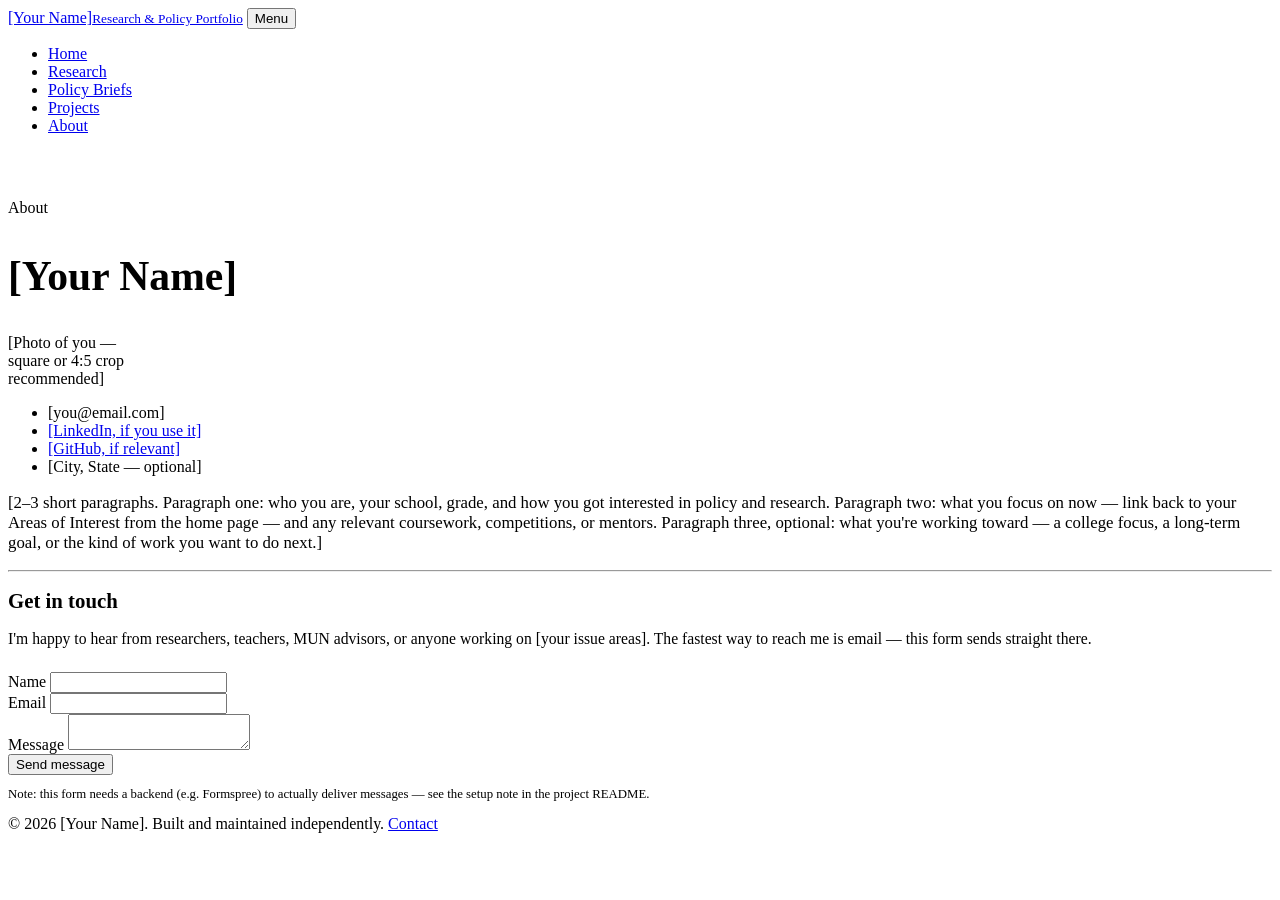
==== about.html @ e413bdbf "Add files via upload" ====
<!DOCTYPE html>
<html lang="en">
<head>
<meta charset="UTF-8">
<meta name="viewport" content="width=device-width, initial-scale=1.0">
<title>About — [Your Name]</title>
<meta name="description" content="Biography and contact information for [Your Name].">
<link rel="preconnect" href="https://fonts.googleapis.com">
<link href="https://fonts.googleapis.com/css2?family=Newsreader:ital,wght@0,400;0,500;0,600;1,400&family=IBM+Plex+Sans:wght@400;500;600&family=IBM+Plex+Mono:wght@400;500&display=swap" rel="stylesheet">
<link rel="stylesheet" href="assets/style.css">
</head>
<body>

<header class="site-header">
  <div class="wrap">
    <a class="brand" href="index.html">[Your Name]<small>Research &amp; Policy Portfolio</small></a>
    <button class="nav-toggle" aria-expanded="false" aria-controls="primary-nav">Menu</button>
    <nav class="site-nav" id="primary-nav">
      <ul>
        <li><a href="index.html">Home</a></li>
        <li><a href="research.html">Research</a></li>
        <li><a href="policy-briefs.html">Policy Briefs</a></li>
        <li><a href="projects.html">Projects</a></li>
        <li><a href="about.html" aria-current="page">About</a></li>
      </ul>
    </nav>
  </div>
</header>

<main>
  <section class="section" style="padding-top: 3rem;">
    <div class="wrap">
      <span class="eyebrow">About</span>
      <h1 style="font-size: clamp(1.9rem, 4vw, 2.6rem);">[Your Name]</h1>

      <div class="about-grid" style="margin-top: 2rem;">
        <div>
          <div class="about-photo">
            [Photo of you —<br>square or 4:5 crop<br>recommended]
          </div>
          <ul class="contact-list">
            <li>[you@email.com]</li>
            <li><a href="#">[LinkedIn, if you use it]</a></li>
            <li><a href="#">[GitHub, if relevant]</a></li>
            <li>[City, State — optional]</li>
          </ul>
        </div>

        <div>
          <p class="lede" style="font-size: 1.05rem;">
            [2–3 short paragraphs. Paragraph one: who you are, your school,
            grade, and how you got interested in policy and research.
            Paragraph two: what you focus on now — link back to your Areas
            of Interest from the home page — and any relevant coursework,
            competitions, or mentors. Paragraph three, optional: what you're
            working toward — a college focus, a long-term goal, or the kind
            of work you want to do next.]
          </p>

          <hr class="hr-rule">

          <h2 style="font-size: 1.3rem;">Get in touch</h2>
          <p class="lede" style="font-size: 0.98rem;">
            I'm happy to hear from researchers, teachers, MUN advisors, or
            anyone working on [your issue areas]. The fastest way to reach me
            is email — this form sends straight there.
          </p>

          <form style="margin-top: 1.5rem;" action="#" method="POST">
            <div class="form-row">
              <label for="name">Name</label>
              <input id="name" name="name" type="text" required>
            </div>
            <div class="form-row">
              <label for="email">Email</label>
              <input id="email" name="email" type="email" required>
            </div>
            <div class="form-row">
              <label for="message">Message</label>
              <textarea id="message" name="message" required></textarea>
            </div>
            <button class="btn btn-primary" type="submit">Send message</button>
          </form>
          <p style="font-size: 0.8rem; color: var(--ink-soft); margin-top: 0.75rem;">
            Note: this form needs a backend (e.g. Formspree) to actually deliver
            messages — see the setup note in the project README.
          </p>
        </div>
      </div>
    </div>
  </section>
</main>

<footer class="site-footer">
  <div class="wrap">
    <span>&copy; <span id="year"></span> [Your Name]. Built and maintained independently.</span>
    <span><a href="about.html">Contact</a></span>
  </div>
</footer>

<script src="assets/script.js"></script>
<script>document.getElementById("year").textContent = new Date().getFullYear();</script>
</body>
</html>
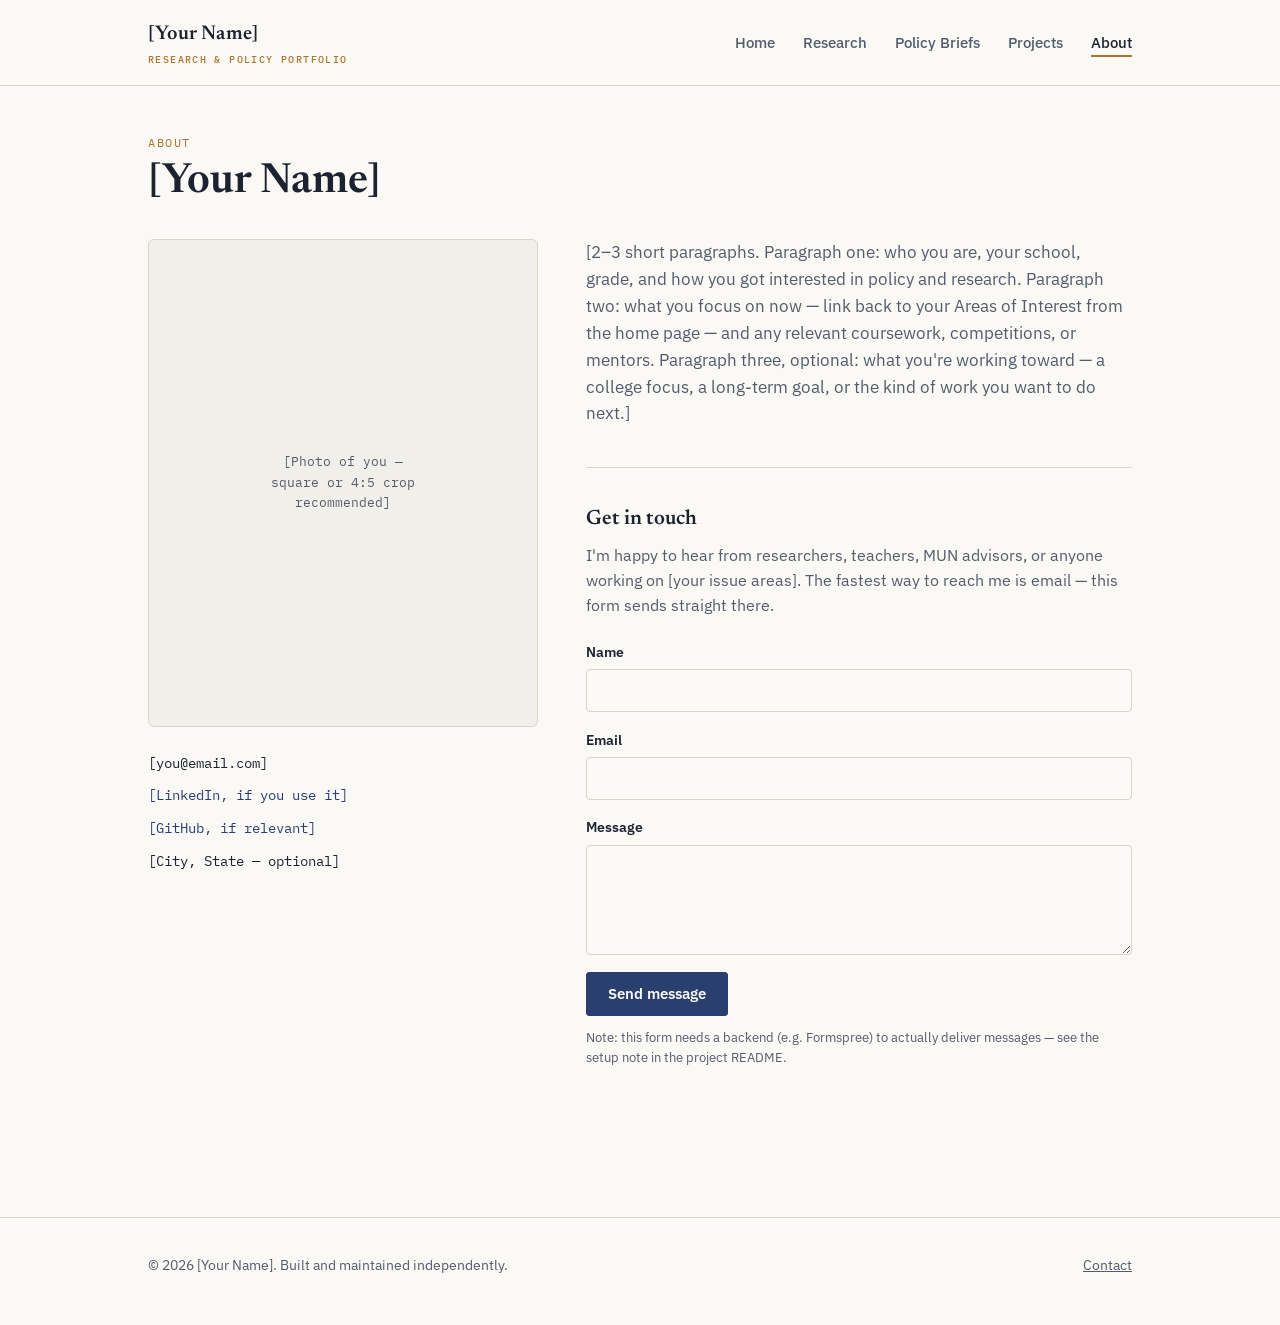
==== commit 0ddb5cde: "Update about.html" ====
--- a/about.html
+++ b/about.html
@@ -3,7 +3,7 @@
 <head>
 <meta charset="UTF-8">
 <meta name="viewport" content="width=device-width, initial-scale=1.0">
-<title>About — [Your Name]</title>
+<title>About — JaeHyun Cha</title>
 <meta name="description" content="Biography and contact information for [Your Name].">
 <link rel="preconnect" href="https://fonts.googleapis.com">
 <link href="https://fonts.googleapis.com/css2?family=Newsreader:ital,wght@0,400;0,500;0,600;1,400&family=IBM+Plex+Sans:wght@400;500;600&family=IBM+Plex+Mono:wght@400;500&display=swap" rel="stylesheet">
--- a/assets/style.css
+++ b/assets/style.css
@@ -0,0 +1,454 @@
+/* ============================================================
+   Design tokens
+   ============================================================ */
+:root {
+  --paper: #FAF9F6;
+  --paper-dim: #F1EFE9;
+  --ink: #1C2230;
+  --ink-soft: #545B6B;
+  --rule: #D8D4C8;
+  --accent: #2B3F6E;      /* deep indigo — links, headings */
+  --accent-warm: #A9782E; /* muted ochre — brief/report numbering, tags */
+  --accent-warm-bg: #F4ECDA;
+
+  --font-display: "Newsreader", Georgia, serif;
+  --font-body: "IBM Plex Sans", -apple-system, sans-serif;
+  --font-mono: "IBM Plex Mono", ui-monospace, monospace;
+
+  --measure: 68ch;
+  --gutter: clamp(1.25rem, 4vw, 3rem);
+}
+
+* { box-sizing: border-box; }
+
+html { scroll-behavior: smooth; }
+
+body {
+  margin: 0;
+  background: var(--paper);
+  color: var(--ink);
+  font-family: var(--font-body);
+  font-size: 17px;
+  line-height: 1.6;
+  -webkit-font-smoothing: antialiased;
+}
+
+@media (prefers-reduced-motion: reduce) {
+  html { scroll-behavior: auto; }
+  * { animation: none !important; transition: none !important; }
+}
+
+a { color: var(--accent); }
+a:focus-visible,
+button:focus-visible,
+input:focus-visible,
+textarea:focus-visible {
+  outline: 2px solid var(--accent-warm);
+  outline-offset: 3px;
+}
+
+img { max-width: 100%; display: block; }
+
+h1, h2, h3, h4 {
+  font-family: var(--font-display);
+  font-weight: 600;
+  color: var(--ink);
+  margin: 0 0 0.5em;
+  line-height: 1.15;
+}
+
+p { margin: 0 0 1em; }
+
+/* ============================================================
+   Layout shell
+   ============================================================ */
+.wrap {
+  max-width: 1080px;
+  margin: 0 auto;
+  padding: 0 var(--gutter);
+}
+
+/* ---- Header / Nav ---- */
+.site-header {
+  border-bottom: 1px solid var(--rule);
+  background: var(--paper);
+  position: sticky;
+  top: 0;
+  z-index: 50;
+}
+
+.site-header .wrap {
+  display: flex;
+  align-items: center;
+  justify-content: space-between;
+  padding-top: 1.1rem;
+  padding-bottom: 1.1rem;
+}
+
+.brand {
+  font-family: var(--font-display);
+  font-size: 1.25rem;
+  font-weight: 600;
+  color: var(--ink);
+  text-decoration: none;
+  letter-spacing: 0.01em;
+}
+
+.brand small {
+  display: block;
+  font-family: var(--font-mono);
+  font-size: 0.62rem;
+  letter-spacing: 0.14em;
+  text-transform: uppercase;
+  color: var(--accent-warm);
+  font-weight: 500;
+  margin-top: 2px;
+}
+
+.nav-toggle {
+  display: none;
+  background: none;
+  border: 1px solid var(--rule);
+  border-radius: 4px;
+  padding: 0.4rem 0.6rem;
+  font-family: var(--font-mono);
+  font-size: 0.8rem;
+  cursor: pointer;
+  color: var(--ink);
+}
+
+.site-nav ul {
+  list-style: none;
+  display: flex;
+  gap: 1.75rem;
+  margin: 0;
+  padding: 0;
+}
+
+.site-nav a {
+  text-decoration: none;
+  color: var(--ink-soft);
+  font-size: 0.92rem;
+  font-weight: 500;
+  padding-bottom: 3px;
+  border-bottom: 2px solid transparent;
+  transition: color 0.15s ease, border-color 0.15s ease;
+}
+
+.site-nav a:hover { color: var(--ink); }
+
+.site-nav a[aria-current="page"] {
+  color: var(--ink);
+  border-bottom-color: var(--accent-warm);
+}
+
+@media (max-width: 720px) {
+  .nav-toggle { display: inline-flex; }
+  .site-nav {
+    display: none;
+    width: 100%;
+  }
+  .site-nav.open { display: block; }
+  .site-header .wrap {
+    flex-wrap: wrap;
+  }
+  .site-nav ul {
+    flex-direction: column;
+    gap: 0;
+    padding: 0.75rem 0 1rem;
+  }
+  .site-nav a {
+    display: block;
+    padding: 0.6rem 0;
+    border-bottom: 1px solid var(--rule);
+  }
+}
+
+/* ---- Footer ---- */
+.site-footer {
+  border-top: 1px solid var(--rule);
+  margin-top: 5rem;
+  padding: 2.25rem 0 3rem;
+  color: var(--ink-soft);
+  font-size: 0.88rem;
+}
+
+.site-footer .wrap {
+  display: flex;
+  flex-wrap: wrap;
+  gap: 1rem;
+  justify-content: space-between;
+  align-items: center;
+}
+
+.site-footer a { color: var(--ink-soft); }
+
+/* ============================================================
+   Reusable components
+   ============================================================ */
+
+.eyebrow {
+  font-family: var(--font-mono);
+  font-size: 0.72rem;
+  letter-spacing: 0.14em;
+  text-transform: uppercase;
+  color: var(--accent-warm);
+  margin: 0 0 0.6em;
+  display: block;
+}
+
+.lede {
+  font-size: 1.15rem;
+  color: var(--ink-soft);
+  max-width: var(--measure);
+}
+
+.section {
+  padding: 3.5rem 0;
+}
+
+.section + .section {
+  border-top: 1px solid var(--rule);
+}
+
+.section-head {
+  display: flex;
+  justify-content: space-between;
+  align-items: flex-end;
+  gap: 1rem;
+  margin-bottom: 2rem;
+  flex-wrap: wrap;
+}
+
+.hr-rule {
+  border: none;
+  border-top: 1px solid var(--rule);
+  margin: 2.5rem 0;
+}
+
+/* ---- Buttons / tags ---- */
+.btn {
+  display: inline-block;
+  font-family: var(--font-body);
+  font-weight: 600;
+  font-size: 0.92rem;
+  text-decoration: none;
+  padding: 0.7rem 1.3rem;
+  border-radius: 3px;
+  border: 1px solid var(--ink);
+  color: var(--ink);
+  background: transparent;
+  transition: background 0.15s ease, color 0.15s ease;
+}
+
+.btn:hover { background: var(--ink); color: var(--paper); }
+
+.btn-primary {
+  background: var(--accent);
+  border-color: var(--accent);
+  color: var(--paper);
+}
+
+.btn-primary:hover { background: var(--ink); border-color: var(--ink); }
+
+.tag {
+  display: inline-block;
+  font-family: var(--font-mono);
+  font-size: 0.7rem;
+  letter-spacing: 0.06em;
+  text-transform: uppercase;
+  background: var(--accent-warm-bg);
+  color: var(--accent-warm);
+  padding: 0.25em 0.6em;
+  border-radius: 3px;
+  margin: 0 0.4em 0.4em 0;
+}
+
+/* ---- Doc entry (signature element): numbered brief/report card ---- */
+.doc-list {
+  display: flex;
+  flex-direction: column;
+}
+
+.doc-entry {
+  display: grid;
+  grid-template-columns: 4.5rem 1fr;
+  gap: 1.5rem;
+  padding: 1.75rem 0;
+  border-top: 1px solid var(--rule);
+  text-decoration: none;
+  color: inherit;
+}
+
+.doc-list a.doc-entry { cursor: pointer; }
+
+.doc-entry:hover .doc-title { color: var(--accent); }
+
+.doc-num {
+  font-family: var(--font-mono);
+  font-size: 0.8rem;
+  color: var(--accent-warm);
+  padding-top: 0.2rem;
+}
+
+.doc-num .no-label {
+  display: block;
+  font-size: 0.62rem;
+  letter-spacing: 0.1em;
+  color: var(--ink-soft);
+  margin-bottom: 0.3rem;
+}
+
+.doc-title {
+  font-family: var(--font-display);
+  font-size: 1.3rem;
+  margin: 0 0 0.35em;
+  transition: color 0.15s ease;
+}
+
+.doc-meta {
+  font-family: var(--font-mono);
+  font-size: 0.75rem;
+  color: var(--ink-soft);
+  margin-bottom: 0.6rem;
+}
+
+.doc-excerpt {
+  color: var(--ink-soft);
+  max-width: var(--measure);
+  margin-bottom: 0.6rem;
+}
+
+@media (max-width: 560px) {
+  .doc-entry { grid-template-columns: 1fr; gap: 0.4rem; }
+  .doc-num { display: flex; gap: 0.5rem; align-items: baseline; }
+  .doc-num .no-label { margin-bottom: 0; }
+}
+
+/* ---- Interest / project cards ---- */
+.card-grid {
+  display: grid;
+  grid-template-columns: repeat(auto-fit, minmax(230px, 1fr));
+  gap: 1.75rem;
+}
+
+.card {
+  border: 1px solid var(--rule);
+  border-radius: 6px;
+  padding: 1.6rem;
+  background: var(--paper-dim);
+}
+
+.card h3 {
+  font-size: 1.15rem;
+  margin-bottom: 0.4em;
+}
+
+.card p { color: var(--ink-soft); margin-bottom: 0; font-size: 0.95rem; }
+
+/* ---- Hero ---- */
+.hero {
+  padding: 5rem 0 3.5rem;
+}
+
+.hero h1 {
+  font-size: clamp(2.1rem, 5vw, 3.2rem);
+  max-width: 16ch;
+}
+
+.hero .lede { margin-top: 1rem; }
+
+.hero-actions {
+  margin-top: 2rem;
+  display: flex;
+  gap: 1rem;
+  flex-wrap: wrap;
+}
+
+/* ---- Timeline (Projects page) ---- */
+.timeline {
+  border-left: 2px solid var(--rule);
+  padding-left: 1.75rem;
+  display: flex;
+  flex-direction: column;
+  gap: 2.25rem;
+}
+
+.timeline-item { position: relative; }
+
+.timeline-item::before {
+  content: "";
+  position: absolute;
+  left: -2.05rem;
+  top: 0.35rem;
+  width: 10px;
+  height: 10px;
+  border-radius: 50%;
+  background: var(--accent-warm);
+}
+
+.timeline-item h3 { margin-bottom: 0.2em; font-size: 1.15rem; }
+
+.timeline-date {
+  font-family: var(--font-mono);
+  font-size: 0.75rem;
+  color: var(--ink-soft);
+  display: block;
+  margin-bottom: 0.4rem;
+}
+
+/* ---- About page ---- */
+.about-grid {
+  display: grid;
+  grid-template-columns: 1fr 1.4fr;
+  gap: 3rem;
+}
+
+@media (max-width: 700px) {
+  .about-grid { grid-template-columns: 1fr; }
+  .about-grid { gap: 2rem; }
+}
+
+.about-photo {
+  aspect-ratio: 4 / 5;
+  background: var(--paper-dim);
+  border: 1px solid var(--rule);
+  border-radius: 6px;
+  display: flex;
+  align-items: center;
+  justify-content: center;
+  font-family: var(--font-mono);
+  font-size: 0.8rem;
+  color: var(--ink-soft);
+  text-align: center;
+  padding: 1rem;
+}
+
+.contact-list {
+  list-style: none;
+  padding: 0;
+  margin: 1.5rem 0 0;
+  display: flex;
+  flex-direction: column;
+  gap: 0.6rem;
+  font-family: var(--font-mono);
+  font-size: 0.9rem;
+}
+
+.contact-list a { text-decoration: none; }
+.contact-list a:hover { text-decoration: underline; }
+
+/* ---- Contact / form (About page) ---- */
+.form-row { margin-bottom: 1.1rem; display: flex; flex-direction: column; gap: 0.35rem; }
+.form-row label { font-size: 0.85rem; font-weight: 600; color: var(--ink); }
+.form-row input,
+.form-row textarea {
+  font-family: var(--font-body);
+  font-size: 0.95rem;
+  padding: 0.65rem 0.75rem;
+  border: 1px solid var(--rule);
+  border-radius: 4px;
+  background: var(--paper);
+  color: var(--ink);
+}
+.form-row textarea { resize: vertical; min-height: 110px; }
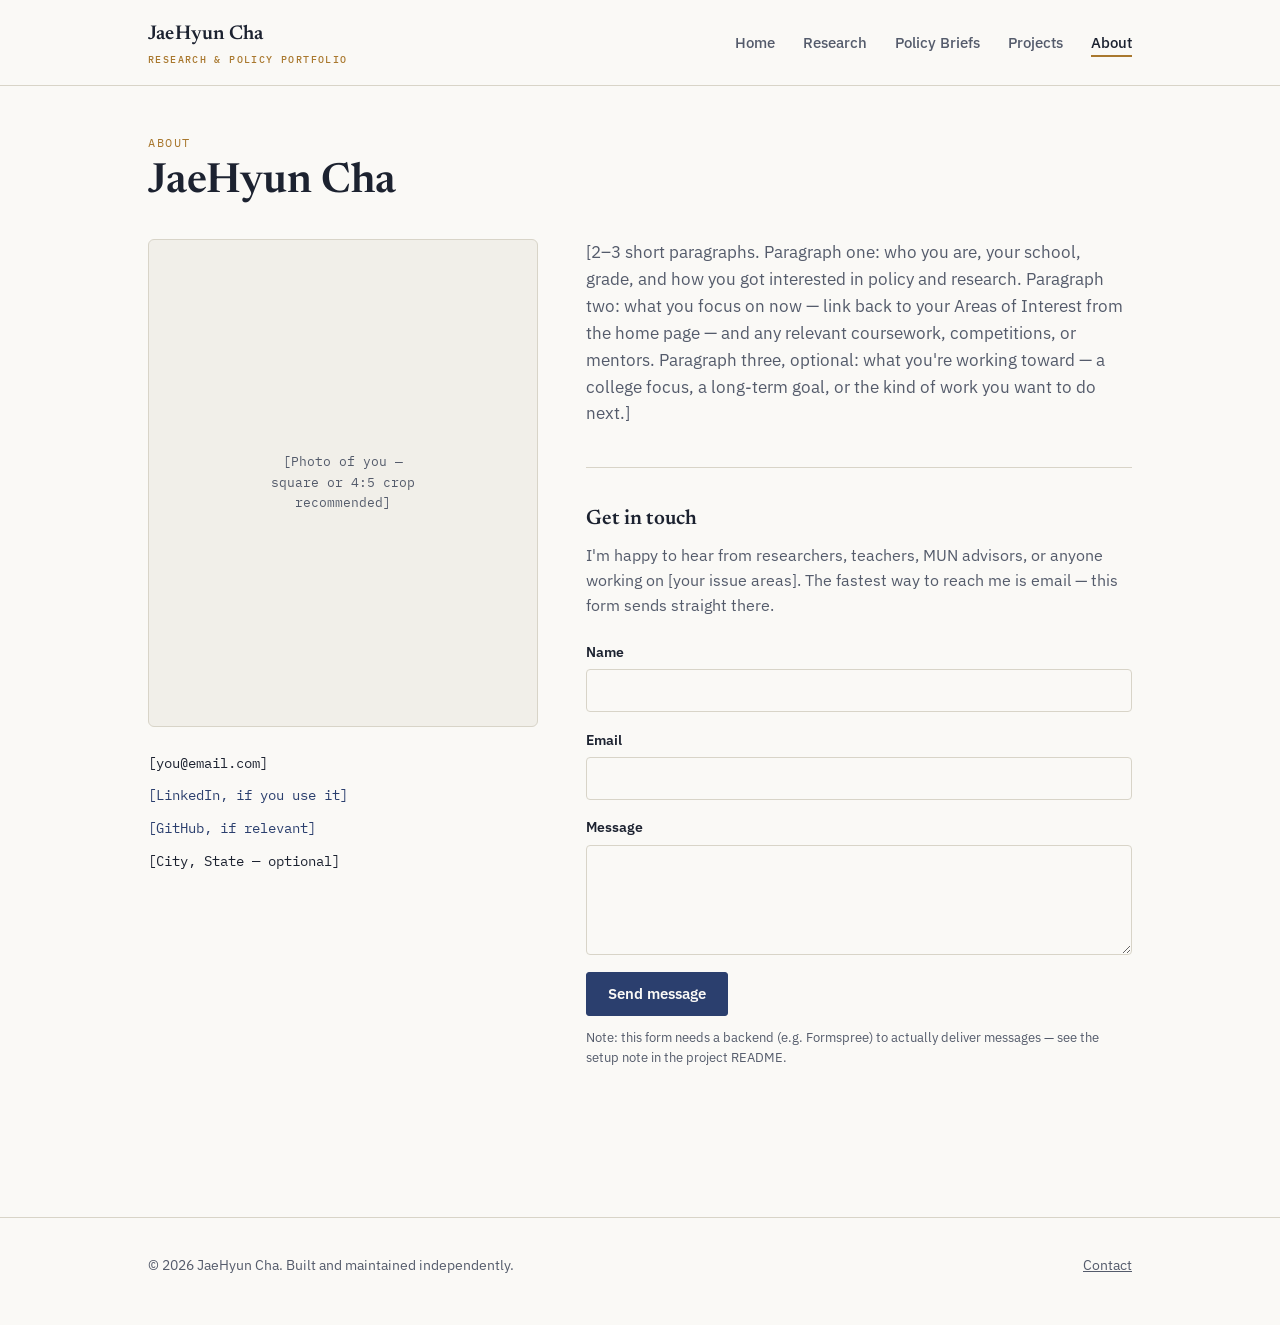
==== commit 9bf9cf37: "Update about.html" ====
--- a/about.html
+++ b/about.html
@@ -3,8 +3,8 @@
 <head>
 <meta charset="UTF-8">
 <meta name="viewport" content="width=device-width, initial-scale=1.0">
-<title>About — JaeHyun Cha</title>
-<meta name="description" content="Biography and contact information for [Your Name].">
+<title> About — JaeHyun Cha </title>
+<meta name="description" content="Biography and contact information for JaeHyun Cha.">
 <link rel="preconnect" href="https://fonts.googleapis.com">
 <link href="https://fonts.googleapis.com/css2?family=Newsreader:ital,wght@0,400;0,500;0,600;1,400&family=IBM+Plex+Sans:wght@400;500;600&family=IBM+Plex+Mono:wght@400;500&display=swap" rel="stylesheet">
 <link rel="stylesheet" href="assets/style.css">
@@ -13,7 +13,7 @@
 
 <header class="site-header">
   <div class="wrap">
-    <a class="brand" href="index.html">[Your Name]<small>Research &amp; Policy Portfolio</small></a>
+    <a class="brand" href="index.html">JaeHyun Cha<small>Research &amp; Policy Portfolio</small></a>
     <button class="nav-toggle" aria-expanded="false" aria-controls="primary-nav">Menu</button>
     <nav class="site-nav" id="primary-nav">
       <ul>
@@ -31,7 +31,7 @@
   <section class="section" style="padding-top: 3rem;">
     <div class="wrap">
       <span class="eyebrow">About</span>
-      <h1 style="font-size: clamp(1.9rem, 4vw, 2.6rem);">[Your Name]</h1>
+      <h1 style="font-size: clamp(1.9rem, 4vw, 2.6rem);">JaeHyun Cha</h1>
 
       <div class="about-grid" style="margin-top: 2rem;">
         <div>
@@ -93,7 +93,7 @@
 
 <footer class="site-footer">
   <div class="wrap">
-    <span>&copy; <span id="year"></span> [Your Name]. Built and maintained independently.</span>
+    <span>&copy; <span id="year"></span> JaeHyun Cha. Built and maintained independently.</span>
     <span><a href="about.html">Contact</a></span>
   </div>
 </footer>
